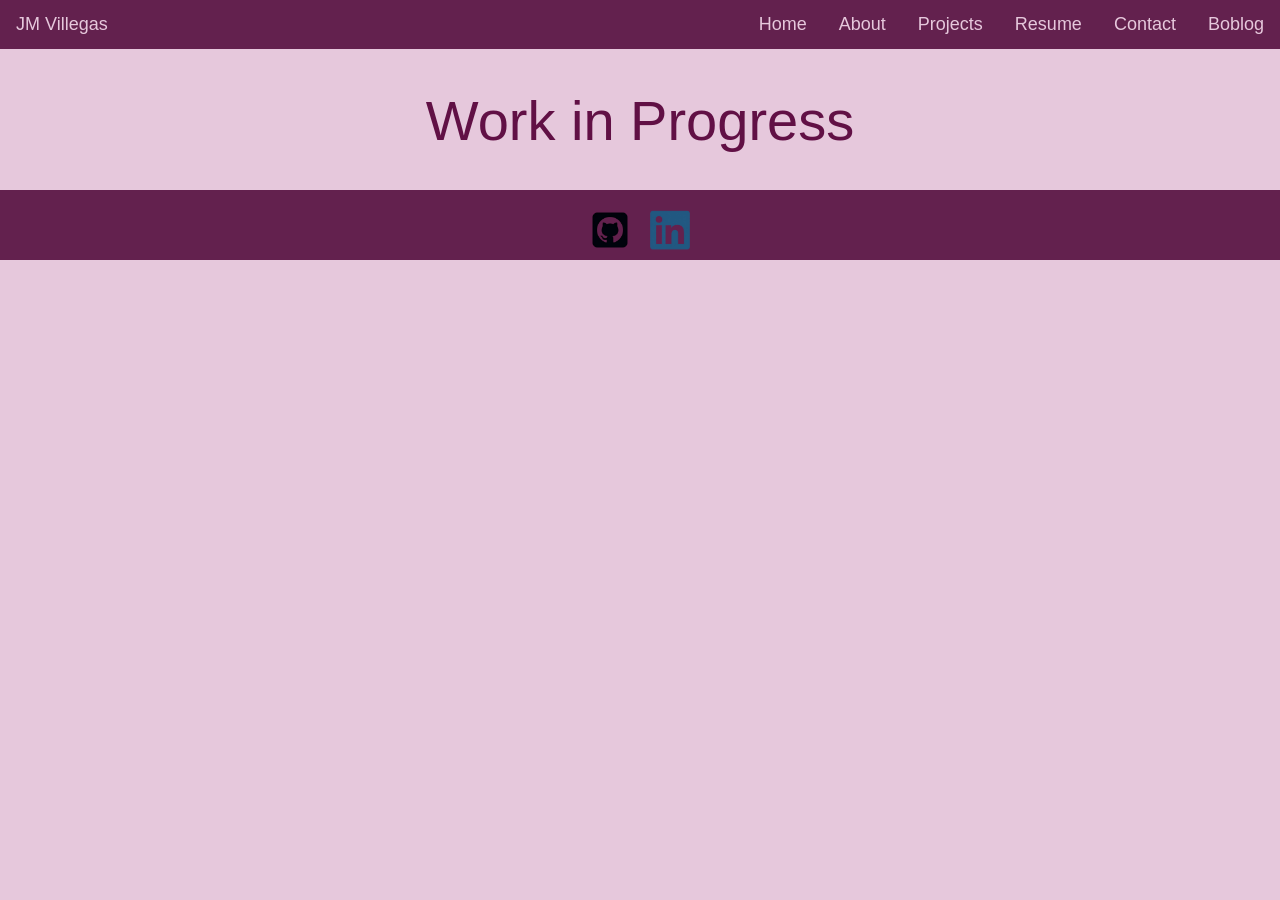
==== about.html @ 1b9bbc8e "updated with footers for all pages" ====
<!DOCTYPE html>
<html lang="en">
<head>
    <meta charset="UTF-8">
    <title>About Janine</title>
    <link rel="stylesheet" href="style.css">
</head>
<body>
    <ul>
        <li style="float:left"><a href="index.html">JM Villegas</a></li>
        <li> <a href="boblog.html">Boblog</a></li>
        <li><a href="contact.html">Contact</a></li>
        <li><a href="resume.html">Resume</a></li>
        <li><a href="projects.html">Projects</a></li>
        <li><a href="about.html">About</a></li>
        <li><a href="index.html">Home</a></li>
    </ul>
    <h1>Work in Progress</h1>
    <footer>
        <div class="footer-container">
            <a href="https://github.com/janinevillegas" target="_blank" rel="noopener">
            <img src="github.png" alt="Visit my GitHub profile">
            </a>

            <a href="https://www.linkedin.com/in/janine-villegas/" target="_blank" rel="noopener">
            <img src="linkedin.png" alt="Connect with me on LinkedIn">
            </a>

        </div>
    </footer>
</body>
</html>
---- style.css ----
ul {
  position: fixed;
  top: 0;
  list-style-type: none;
  margin: 0;
  padding: 0;
  overflow: hidden;
  background-color: #63214e;
  width: 100%;
  font-family: Georgia, sans-serif;
  font-size: 18px;
  text-align: center;
}

ul li {
  float: right;
}

ul li a {
  display: block;
  color: #e6c8dc;
  text-align: center;
  padding: 14px 16px;
  text-decoration: none;
}

ul li a:hover {
  background-color: #915a80;
}

body {
  margin: 0;
  color: black;
  padding-top: 50px;
  background-color: #e6c8dc;
}

h1 {
    text-align: center;
    font: 56px Georgia, sans-serif;
    color: #611045;
}

h2 {
    text-align: center;
    font: 36px Georgia, sans-serif;
}

h3 {
    text-align: center;
    font: 28px Georgia, sans-serif;
    color: #611045;
}

h4 {
    text-align: center;
    font: 22px Georgia, sans-serif;
    color: #611045;
}

p {
  font: 18px Georgia, sans-serif;
  color: black;
  text-align: left;
}


.circle-crop {
    width: 500px;
    height: 500px;
    border-radius: 50%;
    object-fit: cover;
}

/* Intro Section */
.intro-section {
    background-color: #cc99ba;
    display: flex;
    align-items: center;
    justify-content: space-around;
    padding: 100px;
}

.intro-text {
    text-align: center;
}

.intro-text h1 {
    font: 56px Georgia, sans-serif;
    color: #611045;
}

.intro-text h2 {
    font: 36px Georgia, sans-serif;
    color: #451836;
}

.intro-text p {
  font: 18px Georgia, sans-serif;
  color: black;
  text-align: left;
}

.flex-container {
    display: flex;
    gap: 40px;
    max-width: 1200px;
    margin: 0 auto;
    padding: 0 40px;
}

.flex-col {
    flex: 1;
    text-align: center;
}

.flex-col p {
    text-align: left;
}

/* Optional: Stacks columns vertically on mobile screens */
@media (max-width: 600px) {
  .flex-container {
    flex-direction: column;
  }
}

.side-by-side-container {
    display: flex;
    align-items: center;
    gap: 40px;
    max-width: 1200px;
    margin: 40px auto;
    padding: 0 40px;
}

.side-by-side-container .text {
    flex: 1;
}

.side-by-side-container h3,
.side-by-side-container h4 {
    text-align: left;
}

.side-by-side-container p {
    text-align: left;
    flex: 1;
}

.side-by-side-container img {
    width: auto;
    height: 1000px;
}




/* Footer Section*/
footer {
  background-color: #63214e;
  color: #e6c8dc;
  padding: 20px 0;
  text-align: center;
  height: 30px;
}

.footer-container {
  display: flex;
  justify-content: center;
  gap: 20px; 
  margin-bottom: 15px;
}

.footer-container img {
  width: 40px; 
  height: 40px; 
  object-fit: contain; 
  transition: transform 0.2s ease; 
}

/* Optional hover effect */
.footer-container img:hover {
  transform: scale(1.1); 
}
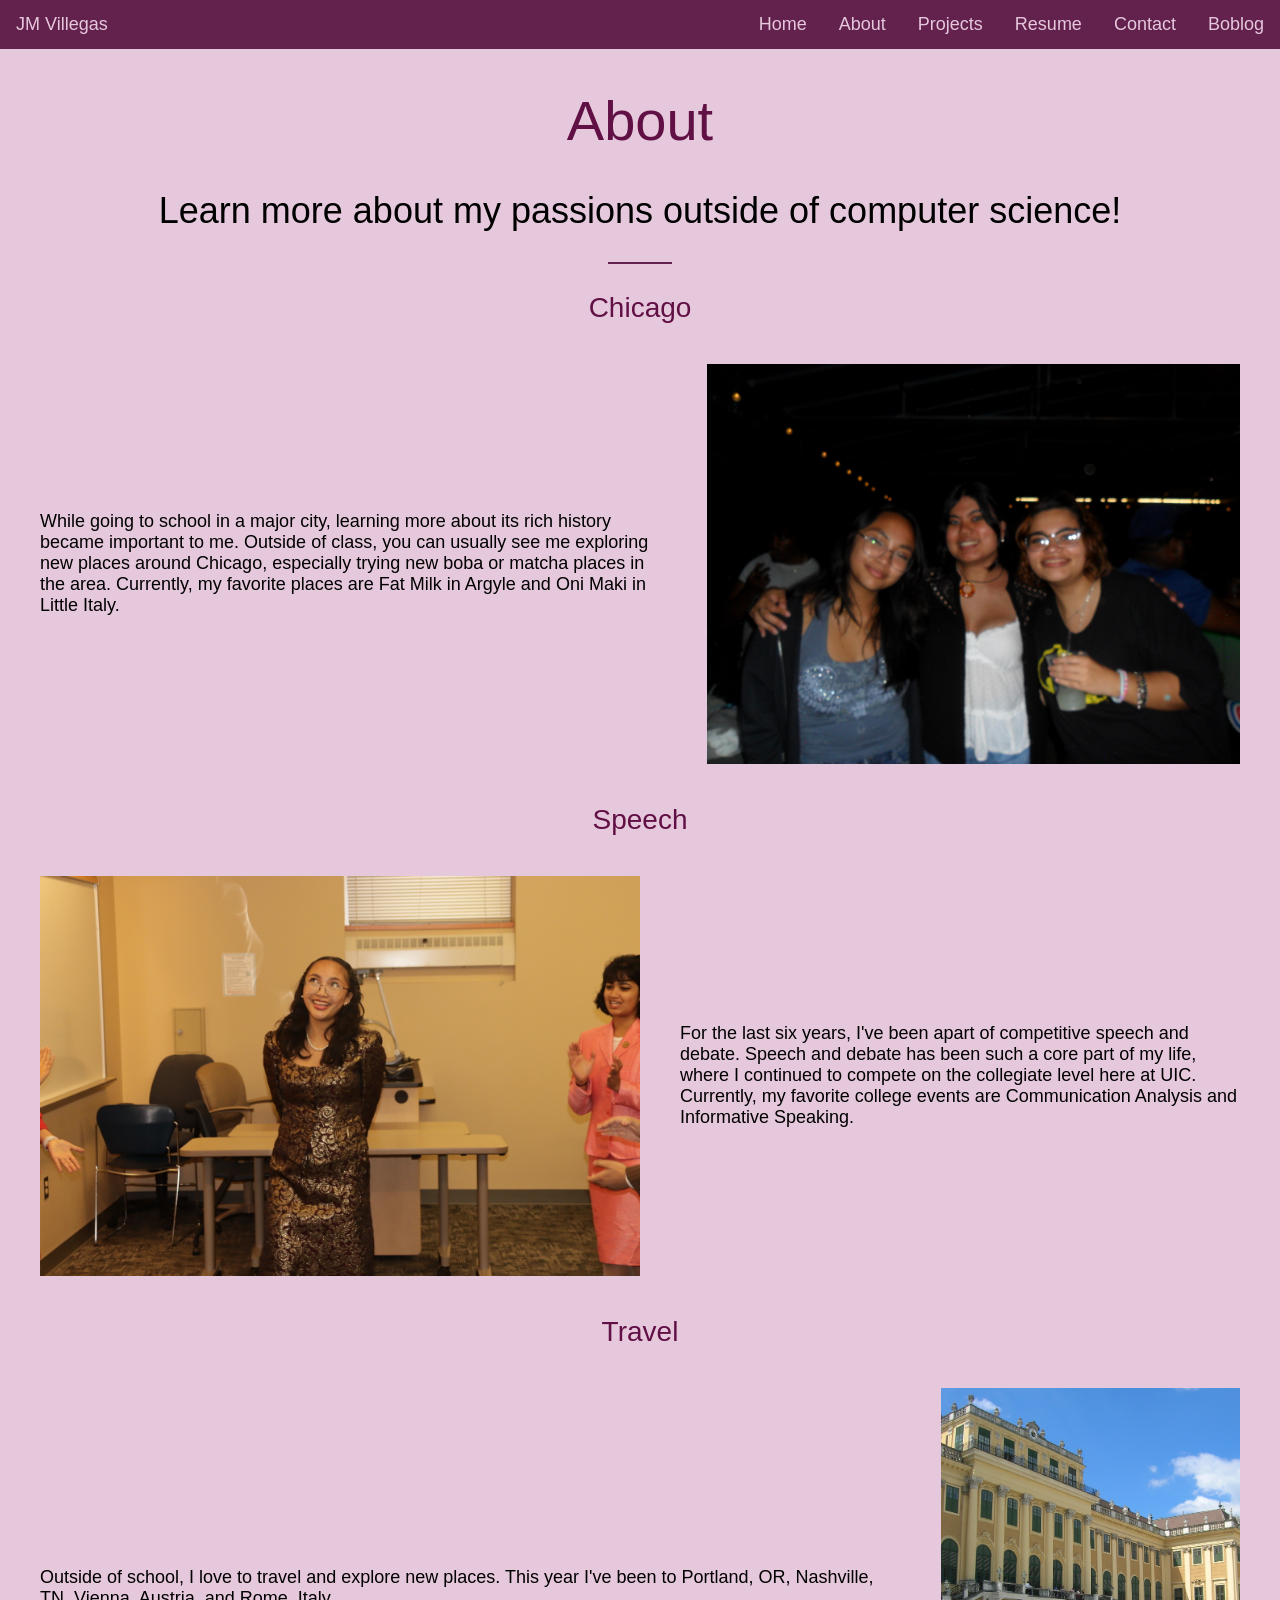
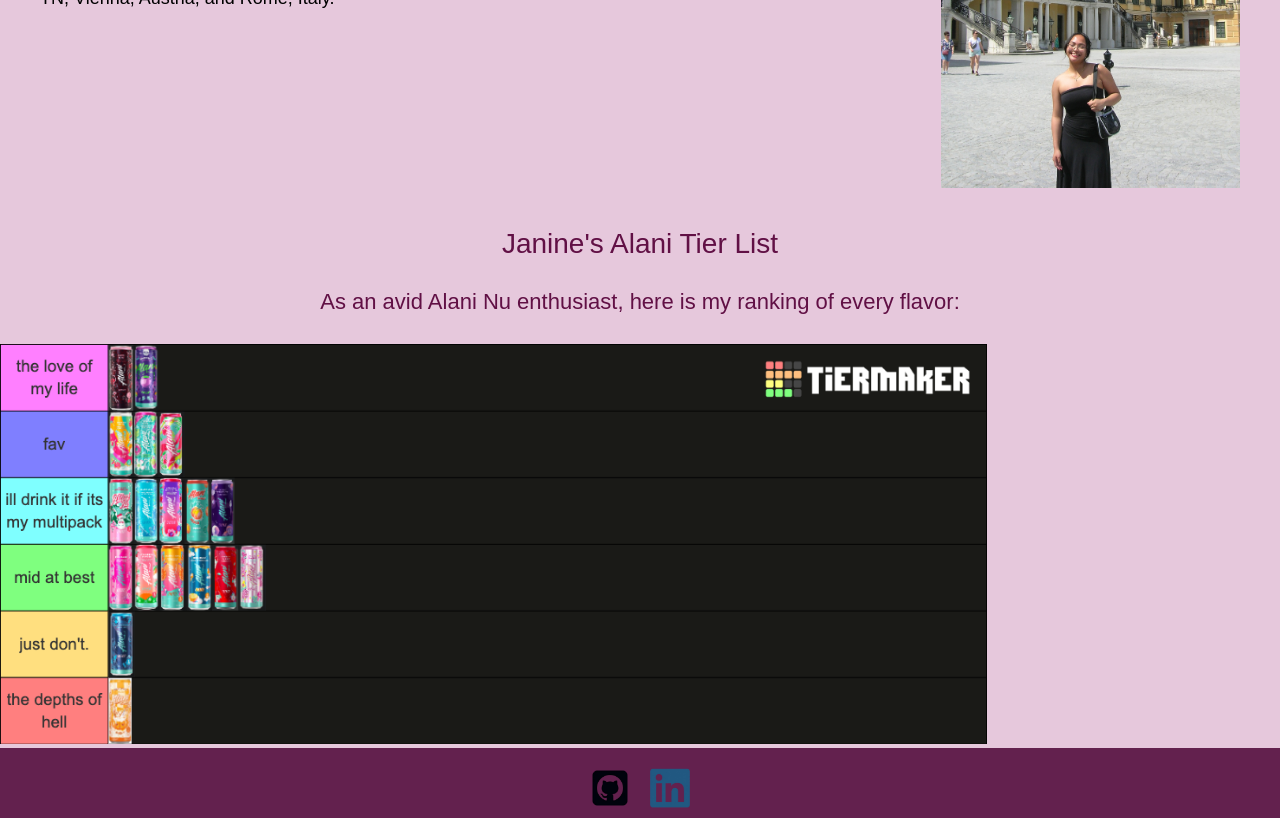
==== commit ee30aca3: "updated about page" ====
--- a/about.html
+++ b/about.html
@@ -15,7 +15,56 @@
         <li><a href="about.html">About</a></li>
         <li><a href="index.html">Home</a></li>
     </ul>
-    <h1>Work in Progress</h1>
+    <h1>About</h1>
+    <h2>Learn more about my passions outside of computer science!</h2>
+    <hr style="border: 0; height: 2px; background-color: #63214e; width: 5%;">
+    <h3>Chicago</h3>
+    <div class="side-by-side-container">
+
+        <div class="text">
+
+            <p>
+                While going to school in a major city, learning more about its rich history became important to me. Outside of
+                class, you can usually see me exploring new places around Chicago, especially trying new boba or matcha places 
+                in the area. Currently, my favorite places are Fat Milk in Argyle and Oni Maki in Little Italy. 
+            </p>
+        </div>
+
+        <img src="navypier.jpg" alt="Janine, Ash, and Andrea at Navy Pier">
+
+    </div>
+
+    <h3>Speech</h3>
+    <div class="side-by-side-container">
+        <img src="speech.jpg" alt="Janine at HFO">
+        <div class="text">
+
+            <p>
+                For the last six years, I've been apart of competitive speech and debate. Speech and debate
+                has been such a core part of my life, where I continued to compete on the collegiate level here at 
+                UIC. Currently, my favorite college events are Communication Analysis and Informative Speaking.
+            </p>
+        </div>
+
+    </div>
+
+    <h3>Travel</h3>
+    <div class="side-by-side-container">
+
+        <div class="text">
+
+            <p>
+                Outside of school, I love to travel and explore new places. This year I've been to Portland, OR, Nashville, TN, 
+                Vienna, Austria, and Rome, Italy. 
+            </p>
+        </div>
+
+        <img src="vienna.jpg" alt="Janine in Vienna, Austria">
+
+    </div>
+    <h3>Janine's Alani Tier List</h3>
+    <h4>As an avid Alani Nu enthusiast, here is my ranking of every flavor: </h4>
+    <img src="alani.png" alt="Janine's Alani Tier List" height=400>
     <footer>
         <div class="footer-container">
             <a href="https://github.com/janinevillegas" target="_blank" rel="noopener">
--- a/style.css
+++ b/style.css
@@ -74,7 +74,7 @@
 
 /* Intro Section */
 .intro-section {
-    background-color: #cc99ba;
+    background-color: #e6c8dc;
     display: flex;
     align-items: center;
     justify-content: space-around;
@@ -150,7 +150,41 @@
 
 .side-by-side-container img {
     width: auto;
-    height: 1000px;
+    height: 400px;
+     flex-shrink: 0;
+}
+
+input[type=text],input[type=email], select, textarea {
+  width: 100%; /* Full width */
+  padding: 12px; /* Some padding */ 
+  border: 1px solid #ccc; /* Gray border */
+  border-radius: 4px; /* Rounded borders */
+  box-sizing: border-box; /* Make sure that padding and width stays in place */
+  margin-top: 6px; /* Add a top margin */
+  margin-bottom: 16px; /* Bottom margin */
+  resize: vertical /* Allow the user to vertically resize the textarea (not horizontally) */
+}
+
+/* Style the submit button with a specific background color etc */
+input[type=submit] {
+  background-color: #611045;
+  color: white;
+  padding: 12px 20px;
+  border: none;
+  border-radius: 4px;
+  cursor: pointer;
+}
+
+/* When moving the mouse over the submit button, add a darker green color */
+input[type=submit]:hover {
+  background-color: #915a80;
+}
+
+/* Add a background color and some padding around the form */
+.container {
+  border-radius: 5px;
+  background-color: #e6c8dc;
+  padding: 20px;
 }
 
 
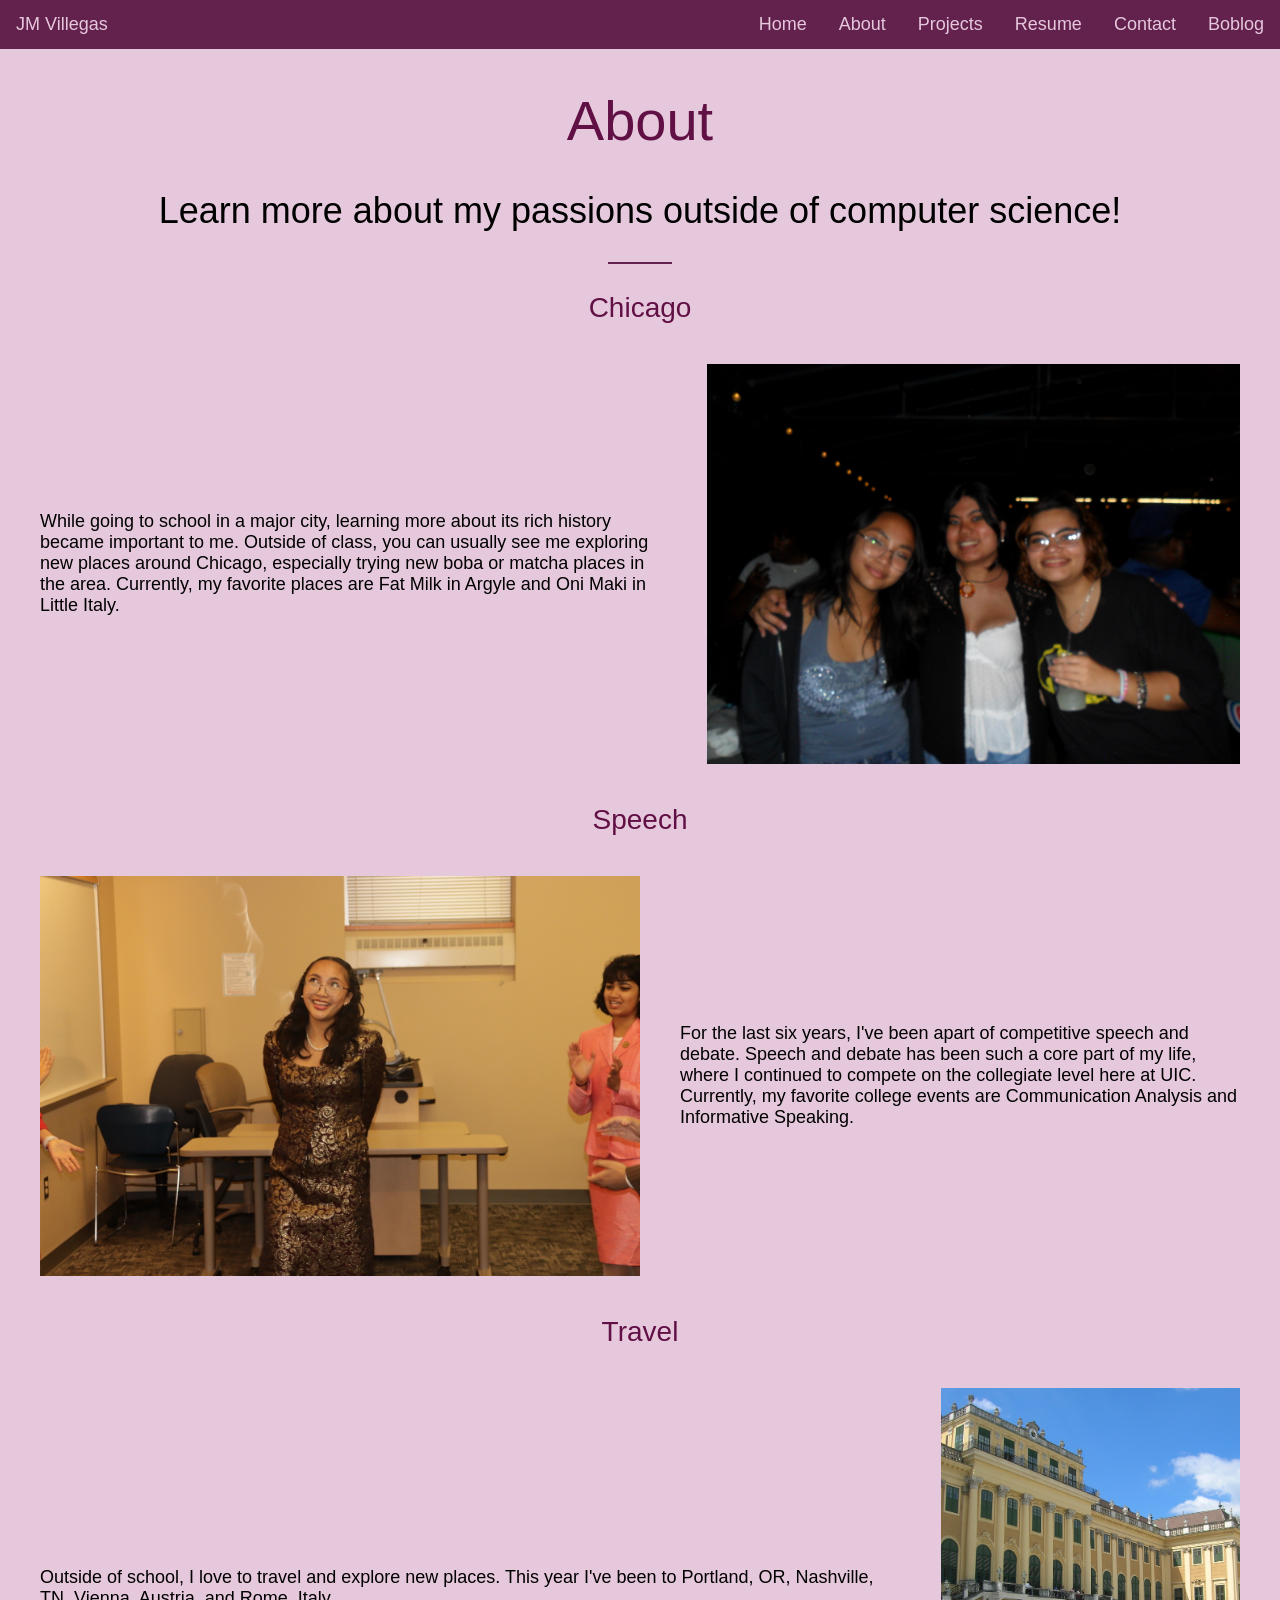
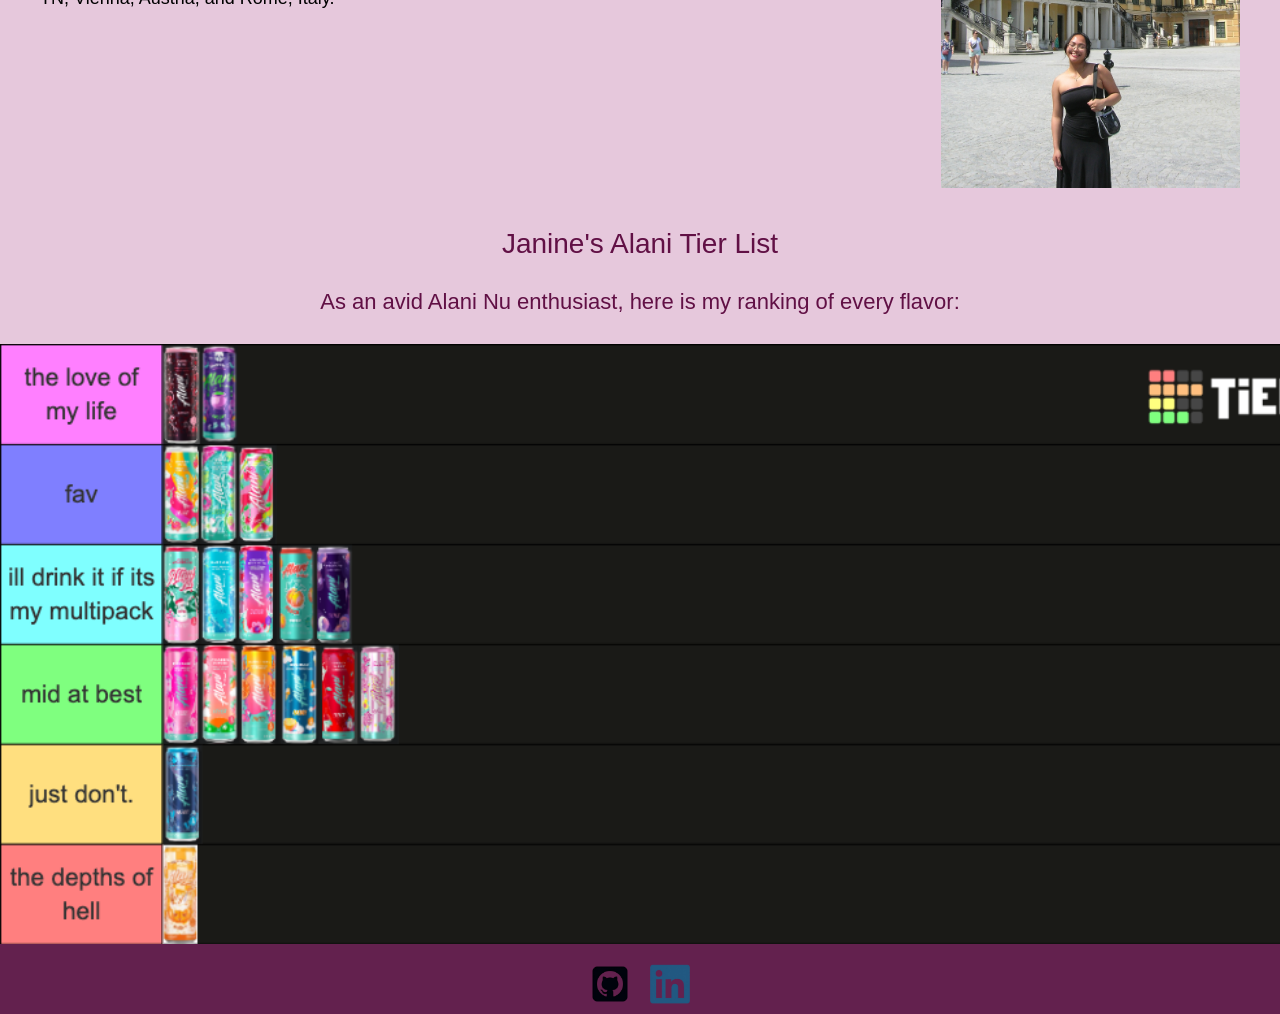
==== commit 5a3d939e: "fixed alani photo" ====
--- a/about.html
+++ b/about.html
@@ -64,7 +64,7 @@
     </div>
     <h3>Janine's Alani Tier List</h3>
     <h4>As an avid Alani Nu enthusiast, here is my ranking of every flavor: </h4>
-    <img src="alani.png" alt="Janine's Alani Tier List" height=400>
+    <img src="alani.png" alt="Janine's Alani Tier List" style="height: 600px; display: block; margin: 0 auto;">
     <footer>
         <div class="footer-container">
             <a href="https://github.com/janinevillegas" target="_blank" rel="noopener">
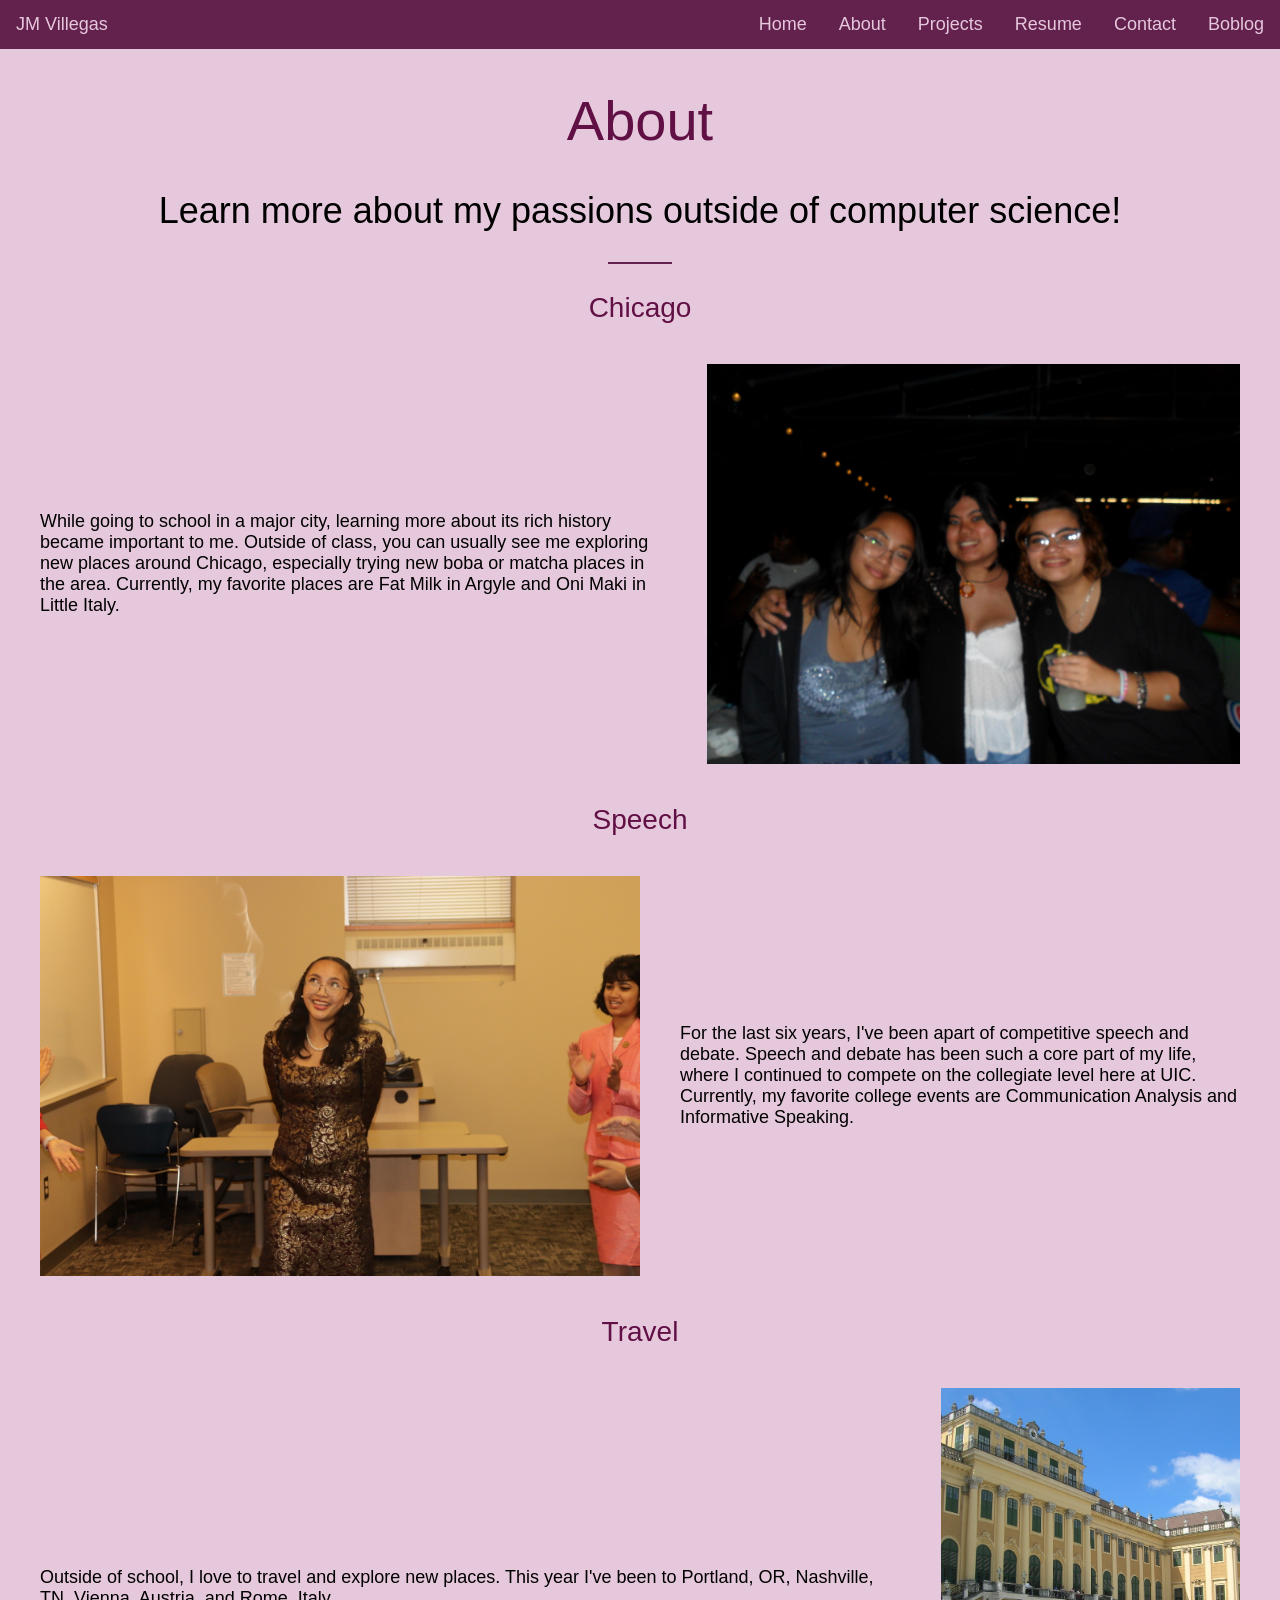
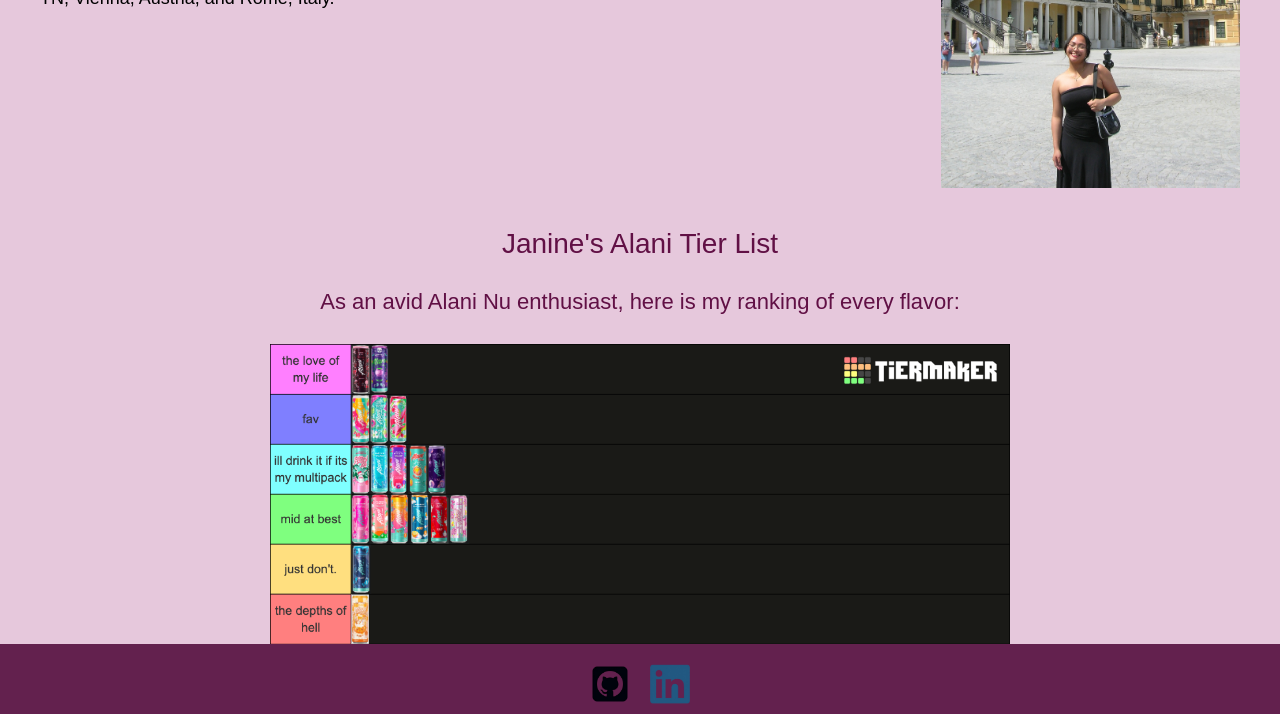
==== commit dc9f978b: "fix picture" ====
--- a/about.html
+++ b/about.html
@@ -64,7 +64,7 @@
     </div>
     <h3>Janine's Alani Tier List</h3>
     <h4>As an avid Alani Nu enthusiast, here is my ranking of every flavor: </h4>
-    <img src="alani.png" alt="Janine's Alani Tier List" style="height: 600px; display: block; margin: 0 auto;">
+    <img src="alani.png" alt="Janine's Alani Tier List" style="height: 300px; display: block; margin: 0 auto;">
     <footer>
         <div class="footer-container">
             <a href="https://github.com/janinevillegas" target="_blank" rel="noopener">
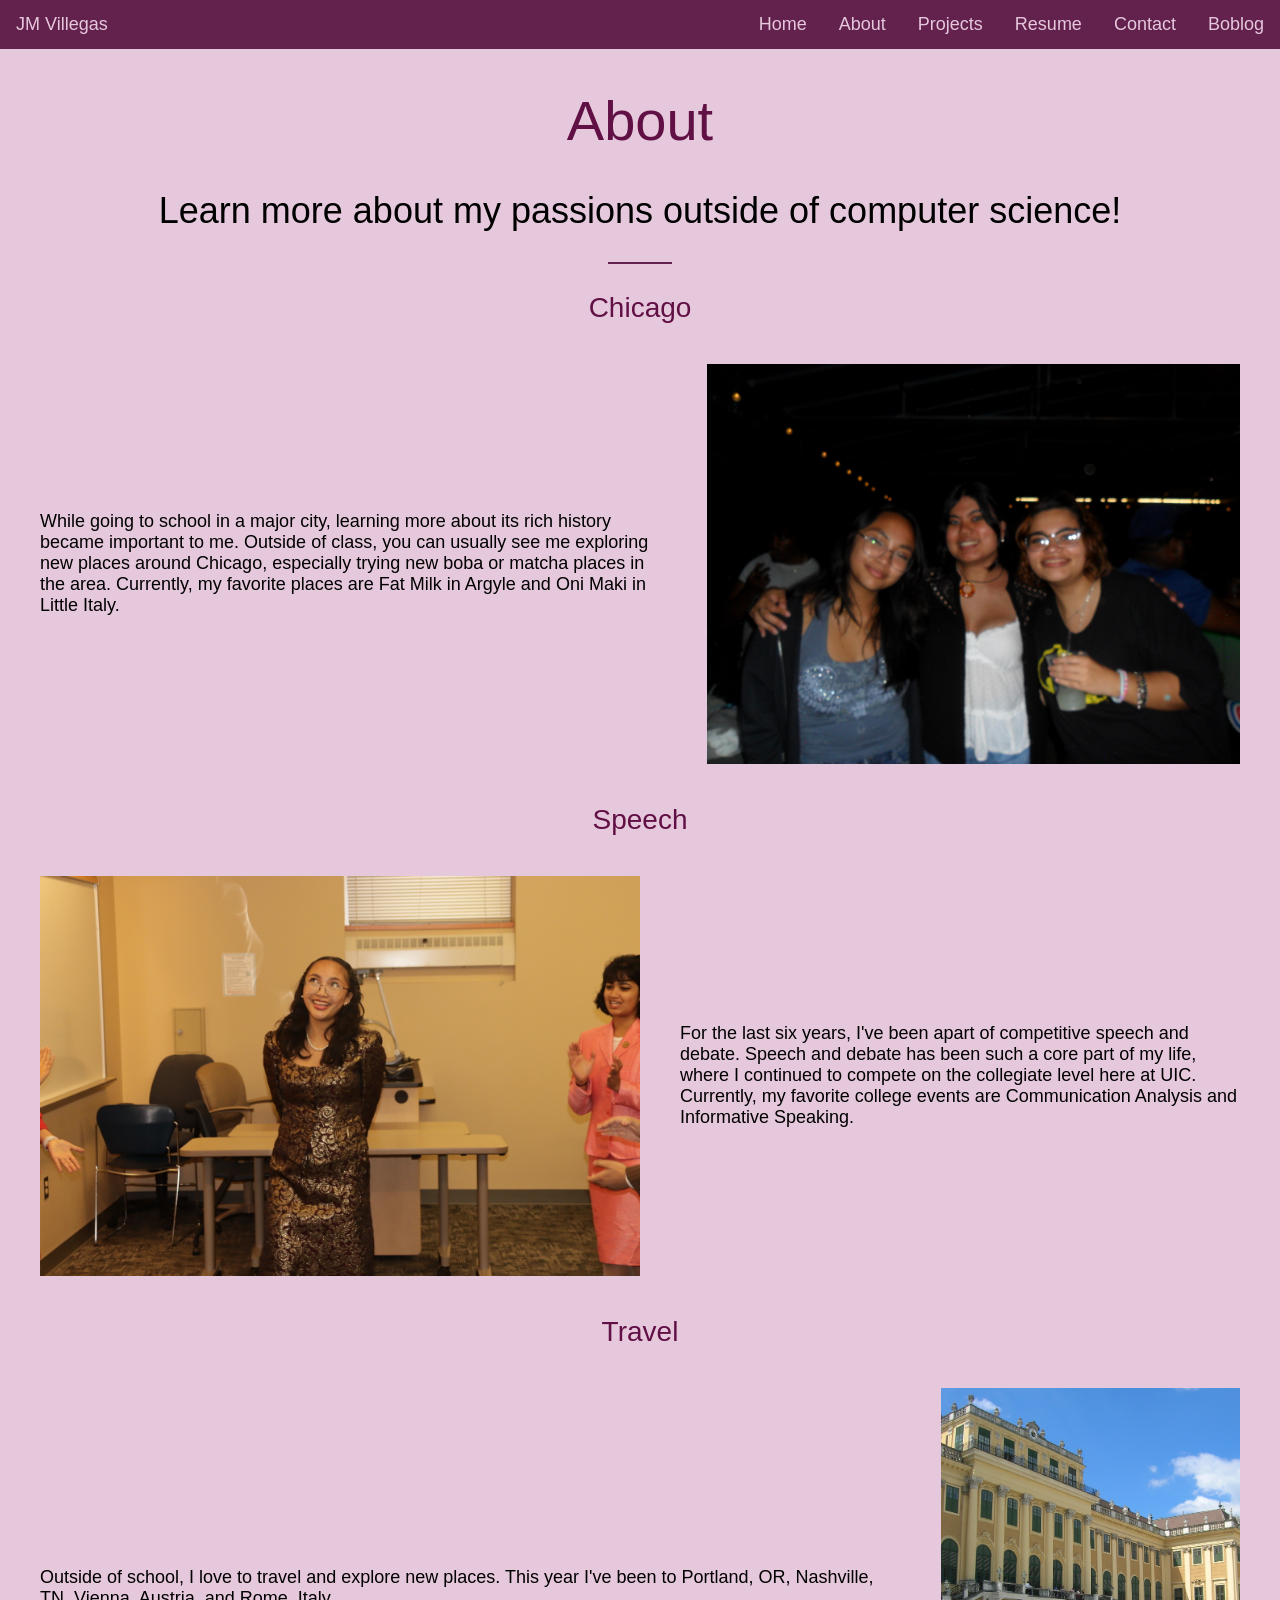
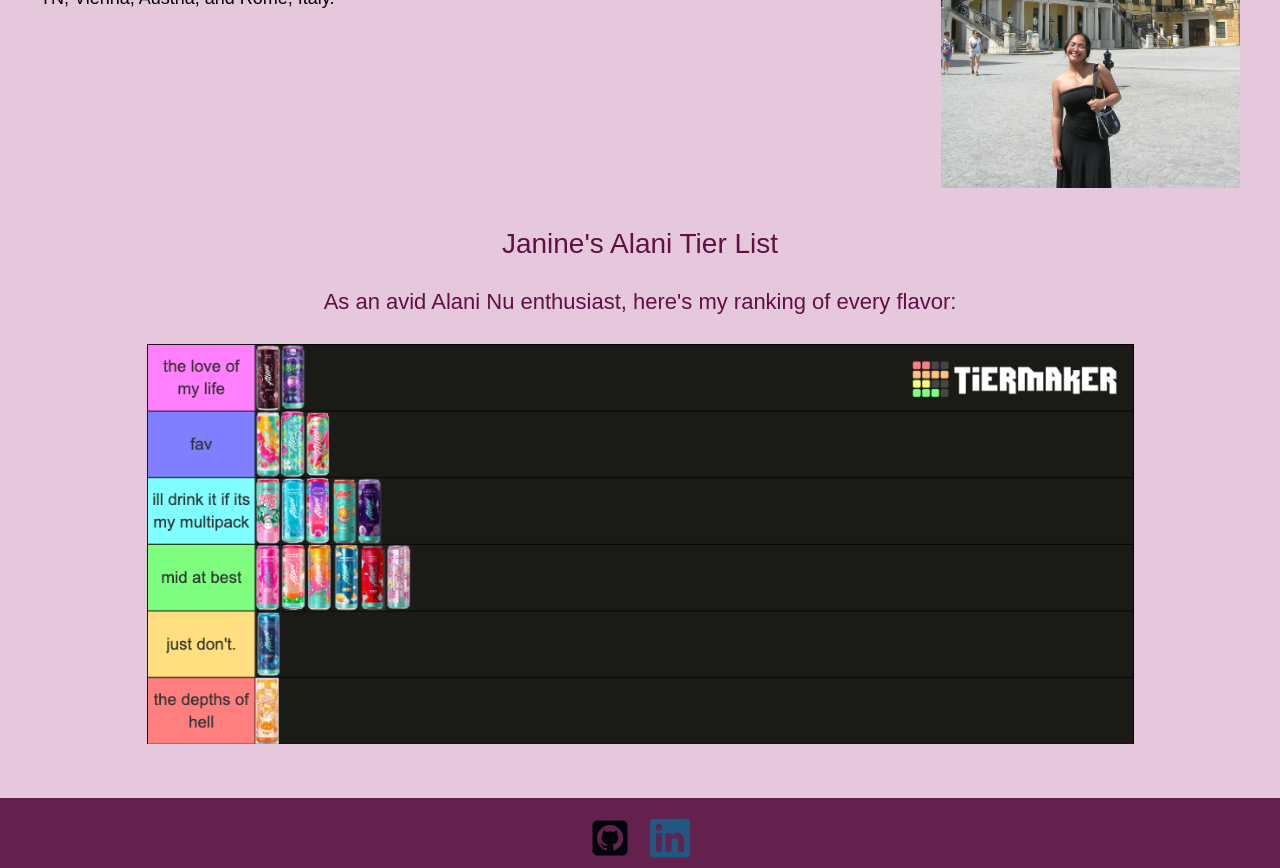
==== commit 960798a2: "cleaned up about page" ====
--- a/about.html
+++ b/about.html
@@ -63,8 +63,9 @@
 
     </div>
     <h3>Janine's Alani Tier List</h3>
-    <h4>As an avid Alani Nu enthusiast, here is my ranking of every flavor: </h4>
-    <img src="alani.png" alt="Janine's Alani Tier List" style="height: 300px; display: block; margin: 0 auto;">
+    <h4>As an avid Alani Nu enthusiast, here's my ranking of every flavor: </h4>
+    <img src="alani.png" alt="Janine's Alani Tier List" style="height: 400px; display: block; margin: 0 auto;">
+    <br><br><br>
     <footer>
         <div class="footer-container">
             <a href="https://github.com/janinevillegas" target="_blank" rel="noopener">
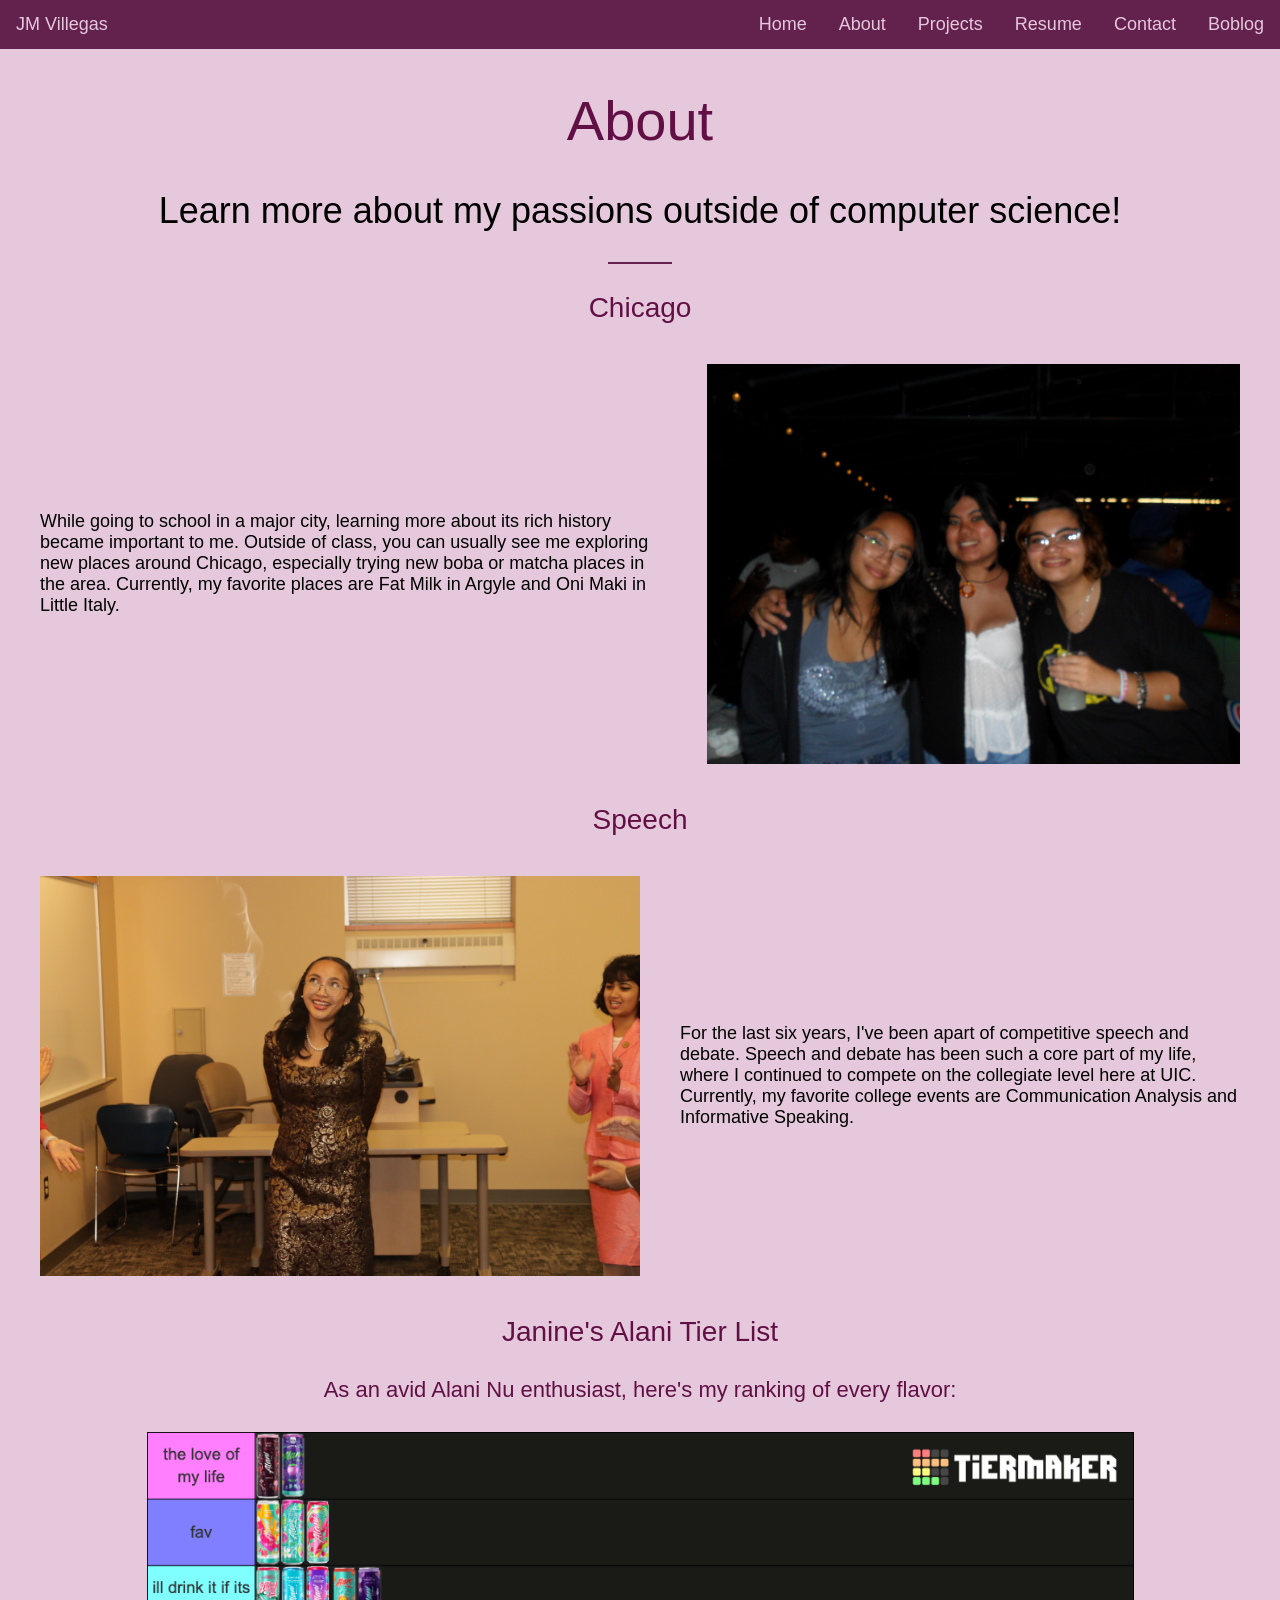
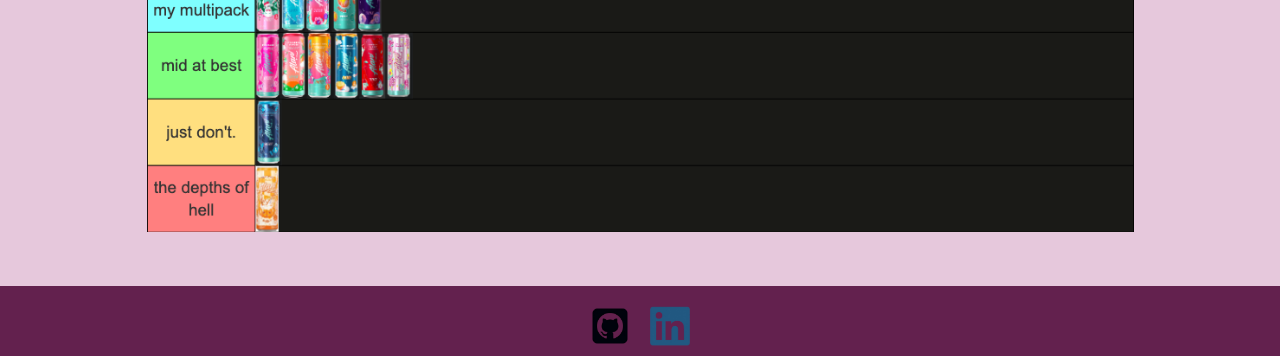
==== commit e4fbc548: "updated about" ====
--- a/about.html
+++ b/about.html
@@ -48,20 +48,6 @@
 
     </div>
 
-    <h3>Travel</h3>
-    <div class="side-by-side-container">
-
-        <div class="text">
-
-            <p>
-                Outside of school, I love to travel and explore new places. This year I've been to Portland, OR, Nashville, TN, 
-                Vienna, Austria, and Rome, Italy. 
-            </p>
-        </div>
-
-        <img src="vienna.jpg" alt="Janine in Vienna, Austria">
-
-    </div>
     <h3>Janine's Alani Tier List</h3>
     <h4>As an avid Alani Nu enthusiast, here's my ranking of every flavor: </h4>
     <img src="alani.png" alt="Janine's Alani Tier List" style="height: 400px; display: block; margin: 0 auto;">
